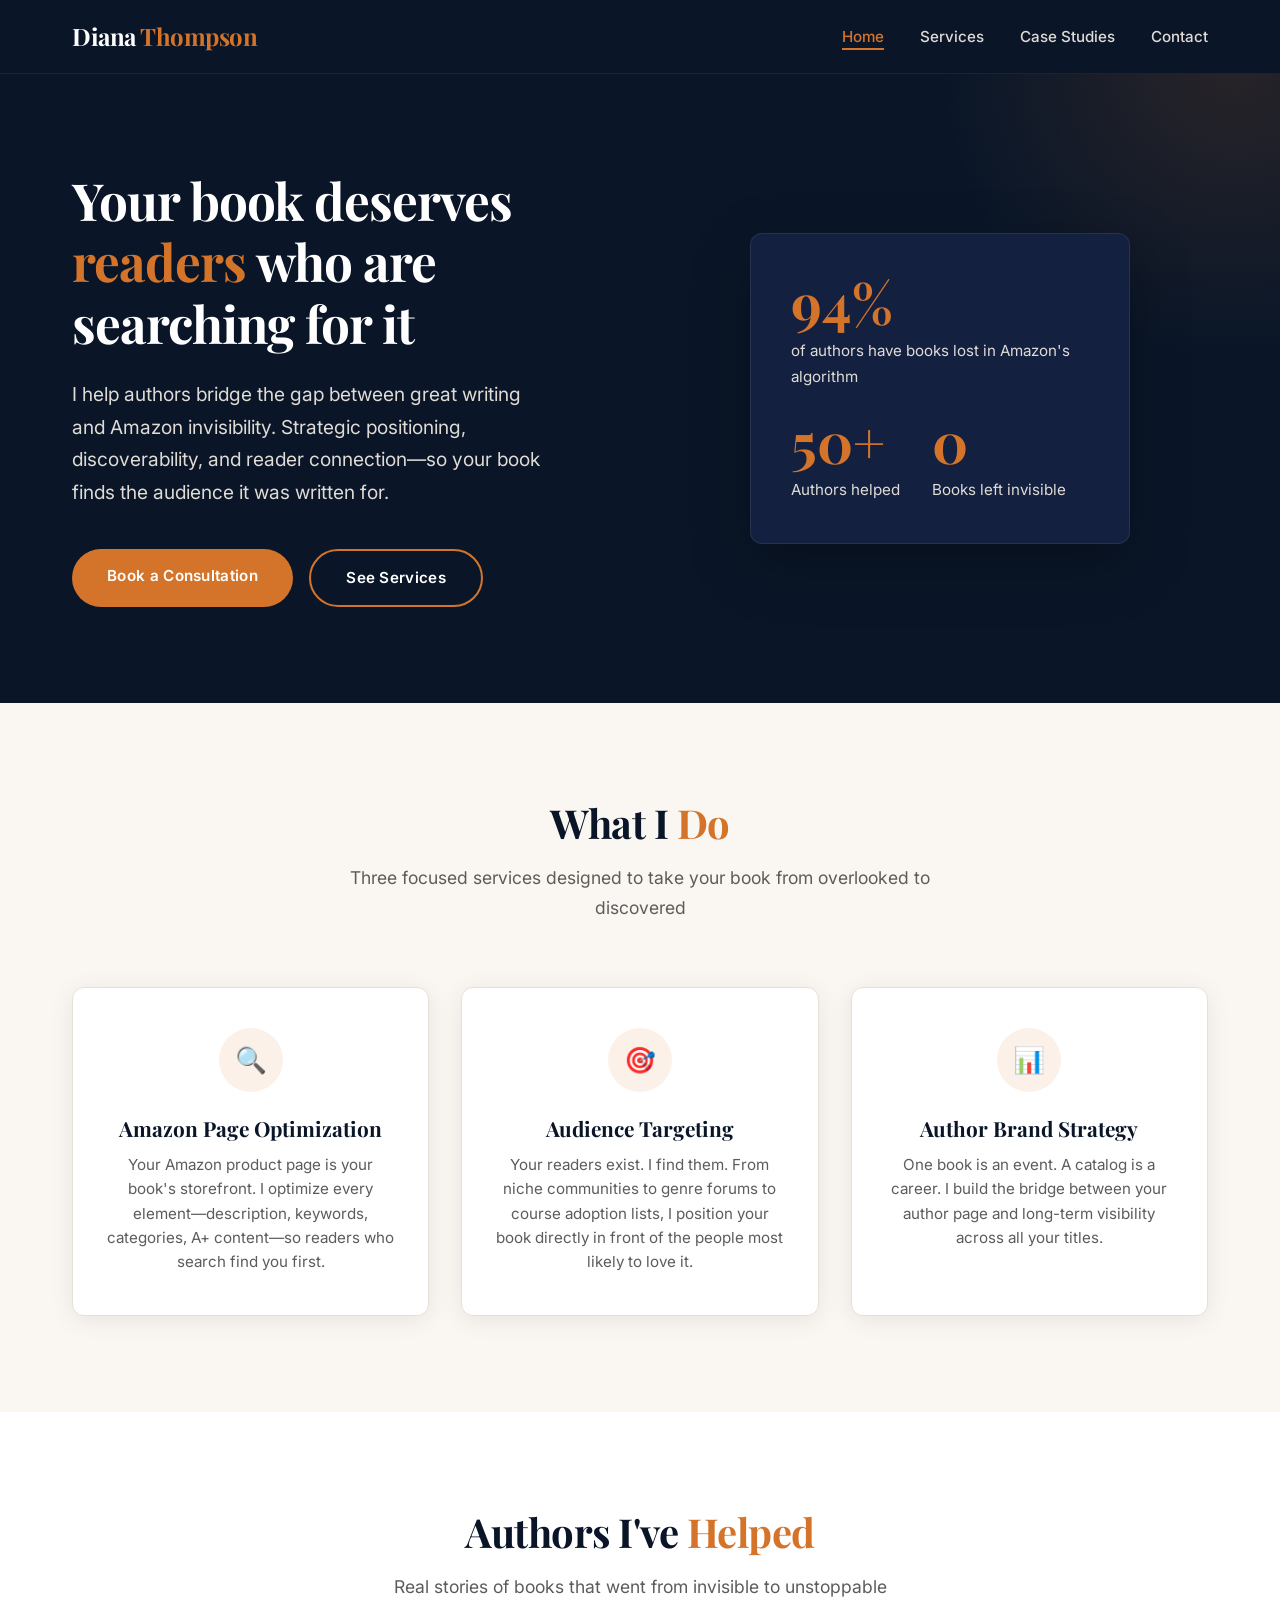
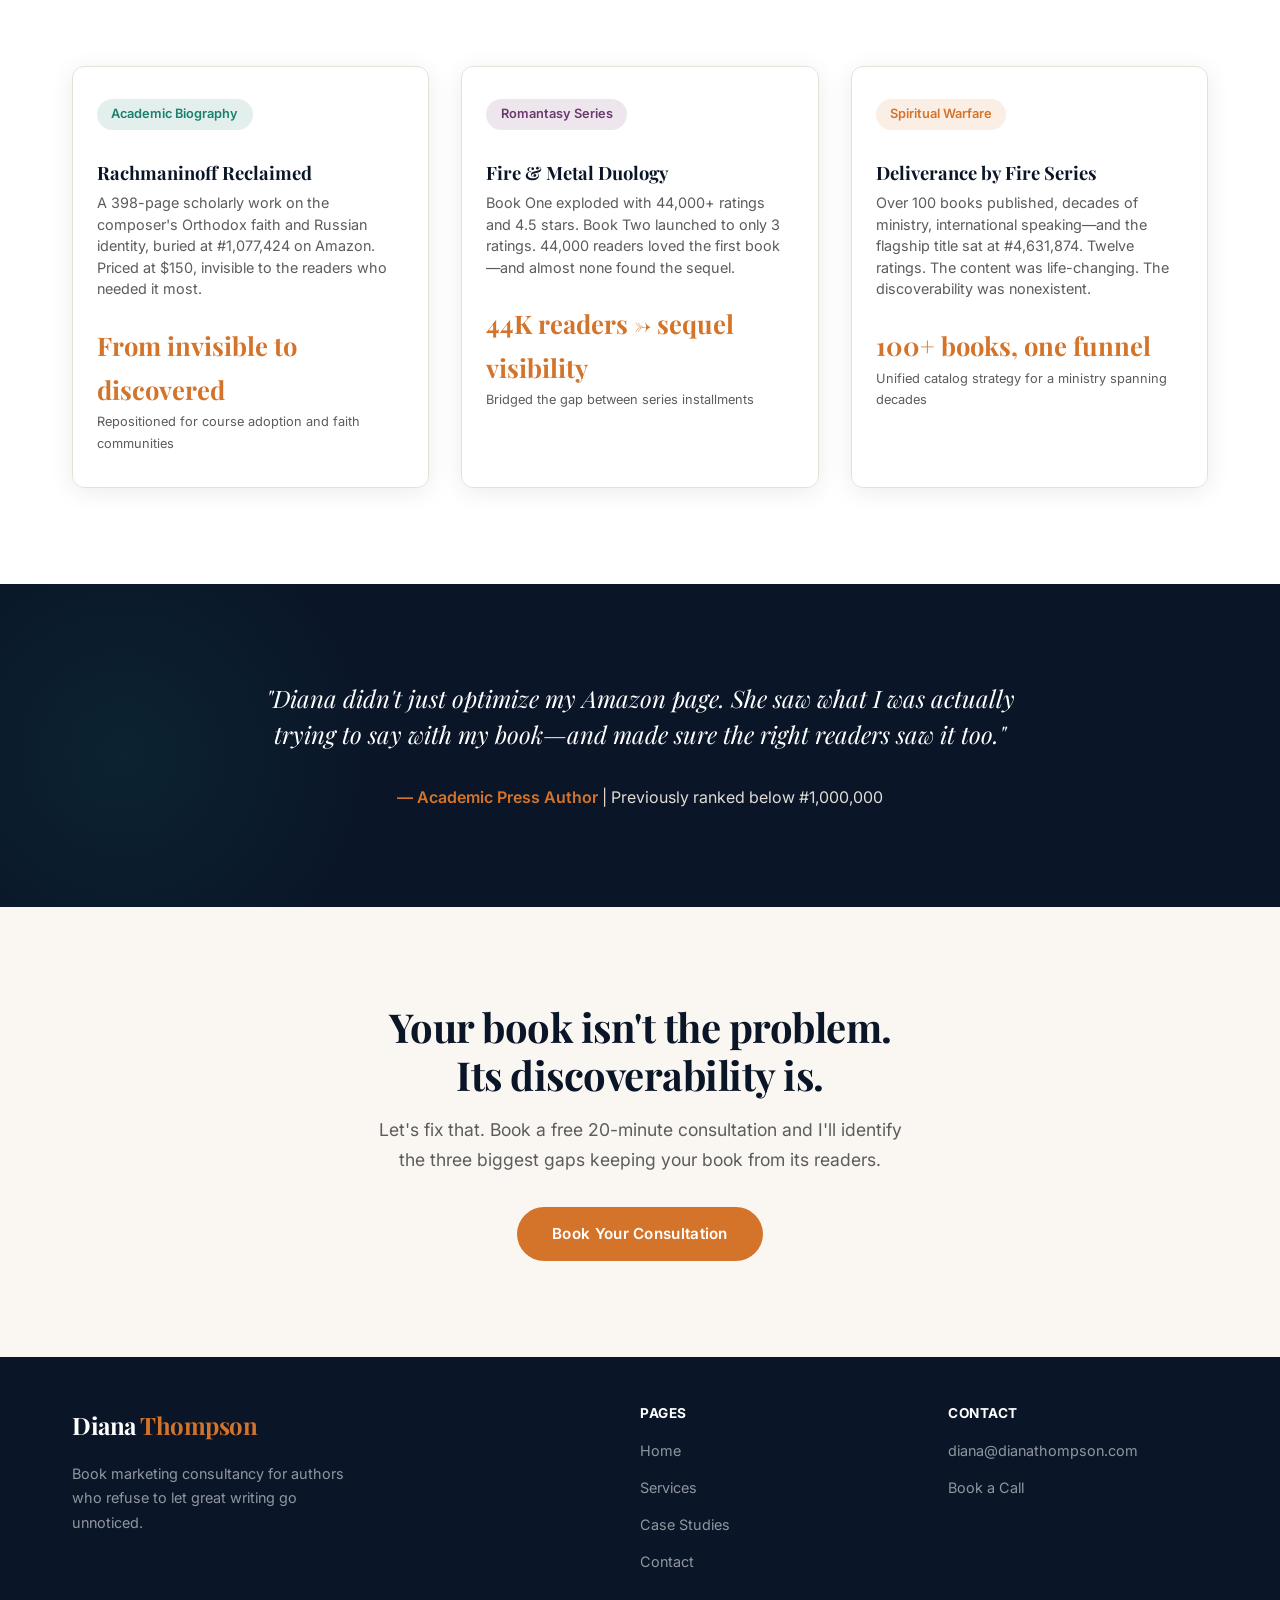
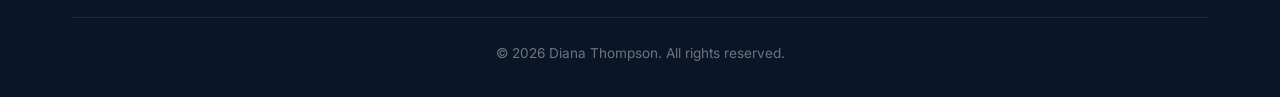
==== index.html @ 2fe16428 "Add files via upload" ====
<!DOCTYPE html>
<html lang="en">
<head>
    <meta charset="UTF-8">
    <meta name="viewport" content="width=device-width, initial-scale=1.0">
    <title>Diana Thompson | Book Marketing Consultancy</title>
    <link rel="preconnect" href="https://fonts.googleapis.com">
    <link rel="preconnect" href="https://fonts.gstatic.com" crossorigin>
    <link href="https://fonts.googleapis.com/css2?family=Inter:wght@400;500;600;700&family=Playfair+Display:ital,wght@0,600;0,700;1,600&display=swap" rel="stylesheet">
    <link rel="stylesheet" href="style.css">
</head>
<body>

<!-- NAVBAR -->
<nav class="navbar">
    <div class="container">
        <a href="index.html" class="logo">Diana <span>Thompson</span></a>
        <ul class="nav-links">
            <li><a href="index.html" class="active">Home</a></li>
            <li><a href="services.html">Services</a></li>
            <li><a href="case-studies.html">Case Studies</a></li>
            <li><a href="contact.html">Contact</a></li>
        </ul>
    </div>
</nav>

<!-- HERO -->
<header class="hero">
    <div class="container">
        <div class="hero-content">
            <h1>Your book deserves <span>readers</span> who are searching for it</h1>
            <p>I help authors bridge the gap between great writing and Amazon invisibility. Strategic positioning, discoverability, and reader connection—so your book finds the audience it was written for.</p>
            <div class="hero-buttons">
                <a href="contact.html" class="btn btn-primary">Book a Consultation</a>
                <a href="services.html" class="btn btn-secondary">See Services</a>
            </div>
        </div>
        <div class="hero-visual">
            <div class="hero-card">
                <div class="stat">94%</div>
                <div class="stat-label">of authors have books lost in Amazon's algorithm</div>
                <div class="stat-row">
                    <div>
                        <div class="stat">50+</div>
                        <div class="stat-label">Authors helped</div>
                    </div>
                    <div>
                        <div class="stat">0</div>
                        <div class="stat-label">Books left invisible</div>
                    </div>
                </div>
            </div>
        </div>
    </div>
</header>

<!-- SERVICES OVERVIEW -->
<section class="services-overview">
    <div class="container">
        <div class="section-header">
            <h2>What I <span>Do</span></h2>
            <p>Three focused services designed to take your book from overlooked to discovered</p>
        </div>
        <div class="services-grid">
            <div class="service-card">
                <div class="service-icon">🔍</div>
                <h3>Amazon Page Optimization</h3>
                <p>Your Amazon product page is your book's storefront. I optimize every element—description, keywords, categories, A+ content—so readers who search find you first.</p>
            </div>
            <div class="service-card">
                <div class="service-icon">🎯</div>
                <h3>Audience Targeting</h3>
                <p>Your readers exist. I find them. From niche communities to genre forums to course adoption lists, I position your book directly in front of the people most likely to love it.</p>
            </div>
            <div class="service-card">
                <div class="service-icon">📊</div>
                <h3>Author Brand Strategy</h3>
                <p>One book is an event. A catalog is a career. I build the bridge between your author page and long-term visibility across all your titles.</p>
            </div>
        </div>
    </div>
</section>

<!-- CASE STUDIES PREVIEW -->
<section class="case-studies-preview">
    <div class="container">
        <div class="section-header">
            <h2>Authors I've <span>Helped</span></h2>
            <p>Real stories of books that went from invisible to unstoppable</p>
        </div>
        <div class="case-cards">
            <!-- Case 1: Academic -->
            <div class="case-card">
                <div class="case-card-header">
                    <span class="genre-tag genre-academic">Academic Biography</span>
                </div>
                <div class="case-card-body">
                    <h3>Rachmaninoff Reclaimed</h3>
                    <p>A 398-page scholarly work on the composer's Orthodox faith and Russian identity, buried at #1,077,424 on Amazon. Priced at $150, invisible to the readers who needed it most.</p>
                </div>
                <div class="case-card-footer">
                    <div class="case-stat">From invisible to discovered</div>
                    <div class="case-stat-label">Repositioned for course adoption and faith communities</div>
                </div>
            </div>
            <!-- Case 2: Romantasy -->
            <div class="case-card">
                <div class="case-card-header">
                    <span class="genre-tag genre-romantasy">Romantasy Series</span>
                </div>
                <div class="case-card-body">
                    <h3>Fire & Metal Duology</h3>
                    <p>Book One exploded with 44,000+ ratings and 4.5 stars. Book Two launched to only 3 ratings. 44,000 readers loved the first book—and almost none found the sequel.</p>
                </div>
                <div class="case-card-footer">
                    <div class="case-stat">44K readers → sequel visibility</div>
                    <div class="case-stat-label">Bridged the gap between series installments</div>
                </div>
            </div>
            <!-- Case 3: Ministry -->
            <div class="case-card">
                <div class="case-card-header">
                    <span class="genre-tag genre-ministry">Spiritual Warfare</span>
                </div>
                <div class="case-card-body">
                    <h3>Deliverance by Fire Series</h3>
                    <p>Over 100 books published, decades of ministry, international speaking—and the flagship title sat at #4,631,874. Twelve ratings. The content was life-changing. The discoverability was nonexistent.</p>
                </div>
                <div class="case-card-footer">
                    <div class="case-stat">100+ books, one funnel</div>
                    <div class="case-stat-label">Unified catalog strategy for a ministry spanning decades</div>
                </div>
            </div>
        </div>
    </div>
</section>

<!-- TESTIMONIAL -->
<section class="testimonial-section">
    <div class="container">
        <div class="testimonial">
            <blockquote>"Diana didn't just optimize my Amazon page. She saw what I was actually trying to say with my book—and made sure the right readers saw it too."</blockquote>
            <cite>— Academic Press Author <span>| Previously ranked below #1,000,000</span></cite>
        </div>
    </div>
</section>

<!-- CTA -->
<section class="cta-section">
    <div class="container">
        <h2>Your book isn't the problem. <br>Its discoverability is.</h2>
        <p>Let's fix that. Book a free 20-minute consultation and I'll identify the three biggest gaps keeping your book from its readers.</p>
        <a href="contact.html" class="btn btn-primary">Book Your Consultation</a>
    </div>
</section>

<!-- FOOTER -->
<footer class="footer">
    <div class="container">
        <div class="footer-grid">
            <div class="footer-brand">
                <a href="index.html" class="logo">Diana <span>Thompson</span></a>
                <p>Book marketing consultancy for authors who refuse to let great writing go unnoticed.</p>
            </div>
            <div class="footer-links">
                <h4>Pages</h4>
                <ul>
                    <li><a href="index.html">Home</a></li>
                    <li><a href="services.html">Services</a></li>
                    <li><a href="case-studies.html">Case Studies</a></li>
                    <li><a href="contact.html">Contact</a></li>
                </ul>
            </div>
            <div class="footer-links">
                <h4>Contact</h4>
                <ul>
                    <li><a href="mailto:diana@dianathompson.com">diana@dianathompson.com</a></li>
                    <li><a href="contact.html">Book a Call</a></li>
                </ul>
            </div>
        </div>
        <div class="footer-bottom">
            <p>&copy; 2026 Diana Thompson. All rights reserved.</p>
        </div>
    </div>
</footer>

</body>
</html>
---- style.css ----
/* ===== RESET & BASE ===== */
*, *::before, *::after {
    margin: 0;
    padding: 0;
    box-sizing: border-box;
}

:root {
    --navy: #0a1628;
    --navy-light: #132040;
    --burnt-orange: #d4742b;
    --burnt-orange-hover: #e6863d;
    --teal: #1a7f6e;
    --teal-hover: #209b86;
    --plum: #6b3a6e;
    --plum-hover: #824a85;
    --cream: #faf7f2;
    --white: #ffffff;
    --text: #1e1e1e;
    --text-light: #5c5c5c;
    --text-on-dark: #e0dcd5;
    --border: #e5e0d8;
    --shadow: 0 4px 24px rgba(0,0,0,0.08);
    --shadow-hover: 0 8px 40px rgba(0,0,0,0.14);
    --font-heading: 'Playfair Display', Georgia, 'Times New Roman', serif;
    --font-body: 'Inter', 'Helvetica Neue', Arial, sans-serif;
    --radius: 12px;
    --transition: 0.25s ease;
}

html {
    scroll-behavior: smooth;
}

body {
    font-family: var(--font-body);
    color: var(--text);
    background: var(--white);
    line-height: 1.7;
    -webkit-font-smoothing: antialiased;
}

h1, h2, h3, h4 {
    font-family: var(--font-heading);
    font-weight: 700;
    line-height: 1.2;
}

a {
    text-decoration: none;
    color: inherit;
}

img {
    max-width: 100%;
    display: block;
}

.container {
    max-width: 1200px;
    margin: 0 auto;
    padding: 0 2rem;
}

/* ===== NAVBAR ===== */
.navbar {
    background: var(--navy);
    padding: 1rem 0;
    position: sticky;
    top: 0;
    z-index: 100;
    border-bottom: 1px solid rgba(255,255,255,0.06);
}

.navbar .container {
    display: flex;
    align-items: center;
    justify-content: space-between;
}

.logo {
    font-family: var(--font-heading);
    font-size: 1.5rem;
    font-weight: 700;
    color: var(--white);
    letter-spacing: -0.5px;
}

.logo span {
    color: var(--burnt-orange);
}

.nav-links {
    list-style: none;
    display: flex;
    gap: 2.25rem;
}

.nav-links a {
    color: var(--text-on-dark);
    font-weight: 500;
    font-size: 0.95rem;
    transition: color var(--transition);
    position: relative;
}

.nav-links a::after {
    content: '';
    position: absolute;
    bottom: -4px;
    left: 0;
    width: 0;
    height: 2px;
    background: var(--burnt-orange);
    transition: width var(--transition);
}

.nav-links a:hover {
    color: var(--white);
}

.nav-links a:hover::after {
    width: 100%;
}

.nav-links a.active {
    color: var(--burnt-orange);
}

.nav-links a.active::after {
    width: 100%;
}

/* ===== BUTTONS ===== */
.btn {
    display: inline-block;
    padding: 0.9rem 2.2rem;
    font-weight: 600;
    font-size: 0.95rem;
    border-radius: 50px;
    cursor: pointer;
    transition: all var(--transition);
    border: none;
    letter-spacing: 0.3px;
}

.btn-primary {
    background: var(--burnt-orange);
    color: var(--white);
}

.btn-primary:hover {
    background: var(--burnt-orange-hover);
    transform: translateY(-2px);
    box-shadow: 0 6px 28px rgba(212, 116, 43, 0.35);
}

.btn-secondary {
    background: transparent;
    color: var(--white);
    border: 2px solid var(--burnt-orange);
}

.btn-secondary:hover {
    background: var(--burnt-orange);
    transform: translateY(-2px);
}

.btn-teal {
    background: var(--teal);
    color: var(--white);
}

.btn-teal:hover {
    background: var(--teal-hover);
    transform: translateY(-2px);
    box-shadow: 0 6px 28px rgba(26, 127, 110, 0.35);
}

.btn-plum {
    background: var(--plum);
    color: var(--white);
}

.btn-plum:hover {
    background: var(--plum-hover);
    transform: translateY(-2px);
    box-shadow: 0 6px 28px rgba(107, 58, 110, 0.35);
}

/* ===== HERO ===== */
.hero {
    background: var(--navy);
    padding: 6rem 0;
    position: relative;
    overflow: hidden;
}

.hero::before {
    content: '';
    position: absolute;
    top: -50%;
    right: -20%;
    width: 600px;
    height: 600px;
    background: radial-gradient(circle, rgba(212,116,43,0.15) 0%, transparent 70%);
    border-radius: 50%;
}

.hero .container {
    display: grid;
    grid-template-columns: 1fr 1fr;
    gap: 4rem;
    align-items: center;
    position: relative;
    z-index: 1;
}

.hero-content h1 {
    font-size: 3.2rem;
    color: var(--white);
    margin-bottom: 1.5rem;
    letter-spacing: -1px;
}

.hero-content h1 span {
    color: var(--burnt-orange);
}

.hero-content p {
    font-size: 1.2rem;
    color: var(--text-on-dark);
    margin-bottom: 2.5rem;
    max-width: 480px;
}

.hero-buttons {
    display: flex;
    gap: 1rem;
    flex-wrap: wrap;
}

.hero-visual {
    display: flex;
    justify-content: center;
    align-items: center;
}

.hero-card {
    background: var(--navy-light);
    border: 1px solid rgba(255,255,255,0.08);
    border-radius: var(--radius);
    padding: 2.5rem;
    max-width: 380px;
    box-shadow: 0 20px 60px rgba(0,0,0,0.3);
}

.hero-card .stat {
    font-family: var(--font-heading);
    font-size: 3.5rem;
    color: var(--burnt-orange);
    font-weight: 700;
    line-height: 1;
}

.hero-card .stat-label {
    color: var(--text-on-dark);
    font-size: 0.95rem;
    margin-top: 0.5rem;
}

.hero-card .stat-row {
    display: flex;
    gap: 2rem;
    margin-top: 1.5rem;
}

/* ===== SECTION HEADERS ===== */
.section-header {
    text-align: center;
    margin-bottom: 4rem;
}

.section-header h2 {
    font-size: 2.5rem;
    color: var(--navy);
    margin-bottom: 1rem;
    letter-spacing: -0.5px;
}

.section-header h2 span {
    color: var(--burnt-orange);
}

.section-header p {
    color: var(--text-light);
    font-size: 1.1rem;
    max-width: 600px;
    margin: 0 auto;
}

.section-header.light h2 {
    color: var(--white);
}

.section-header.light p {
    color: var(--text-on-dark);
}

/* ===== SERVICES OVERVIEW (Home Page) ===== */
.services-overview {
    padding: 6rem 0;
    background: var(--cream);
}

.services-grid {
    display: grid;
    grid-template-columns: repeat(3, 1fr);
    gap: 2rem;
}

.service-card {
    background: var(--white);
    border-radius: var(--radius);
    padding: 2.5rem 2rem;
    box-shadow: var(--shadow);
    transition: all var(--transition);
    border: 1px solid var(--border);
    text-align: center;
}

.service-card:hover {
    transform: translateY(-6px);
    box-shadow: var(--shadow-hover);
    border-color: var(--burnt-orange);
}

.service-icon {
    width: 64px;
    height: 64px;
    background: rgba(212,116,43,0.1);
    border-radius: 50%;
    display: flex;
    align-items: center;
    justify-content: center;
    margin: 0 auto 1.5rem;
    font-size: 1.6rem;
}

.service-card h3 {
    font-size: 1.3rem;
    color: var(--navy);
    margin-bottom: 0.75rem;
}

.service-card p {
    color: var(--text-light);
    font-size: 0.95rem;
    line-height: 1.6;
}

/* ===== CASE STUDIES PREVIEW (Home) ===== */
.case-studies-preview {
    padding: 6rem 0;
    background: var(--white);
}

.case-cards {
    display: grid;
    grid-template-columns: repeat(3, 1fr);
    gap: 2rem;
}

.case-card {
    border-radius: var(--radius);
    overflow: hidden;
    box-shadow: var(--shadow);
    transition: all var(--transition);
    border: 1px solid var(--border);
}

.case-card:hover {
    transform: translateY(-6px);
    box-shadow: var(--shadow-hover);
}

.case-card-header {
    padding: 2rem 1.5rem 0;
}

.case-card-header .genre-tag {
    display: inline-block;
    padding: 0.3rem 0.9rem;
    border-radius: 50px;
    font-size: 0.8rem;
    font-weight: 600;
    margin-bottom: 1rem;
}

.genre-academic {
    background: rgba(26,127,110,0.12);
    color: var(--teal);
}

.genre-romantasy {
    background: rgba(107,58,110,0.12);
    color: var(--plum);
}

.genre-ministry {
    background: rgba(212,116,43,0.12);
    color: var(--burnt-orange);
}

.case-card-body {
    padding: 1rem 1.5rem 1.5rem;
}

.case-card-body h3 {
    font-size: 1.15rem;
    color: var(--navy);
    margin-bottom: 0.5rem;
}

.case-card-body p {
    color: var(--text-light);
    font-size: 0.9rem;
    line-height: 1.5;
}

.case-card-footer {
    padding: 0 1.5rem 2rem;
}

.case-stat {
    font-family: var(--font-heading);
    font-size: 1.6rem;
    font-weight: 700;
    color: var(--burnt-orange);
}

.case-stat-label {
    font-size: 0.8rem;
    color: var(--text-light);
}

/* ===== TESTIMONIAL ===== */
.testimonial-section {
    padding: 6rem 0;
    background: var(--navy);
    position: relative;
    overflow: hidden;
}

.testimonial-section::before {
    content: '';
    position: absolute;
    bottom: -30%;
    left: -10%;
    width: 500px;
    height: 500px;
    background: radial-gradient(circle, rgba(26,127,110,0.12) 0%, transparent 70%);
    border-radius: 50%;
}

.testimonial {
    position: relative;
    z-index: 1;
    max-width: 750px;
    margin: 0 auto;
    text-align: center;
}

.testimonial blockquote {
    font-family: var(--font-heading);
    font-size: 1.5rem;
    color: var(--white);
    font-style: italic;
    line-height: 1.5;
    margin-bottom: 2rem;
}

.testimonial cite {
    color: var(--burnt-orange);
    font-style: normal;
    font-weight: 600;
    font-family: var(--font-body);
    font-size: 1rem;
}

.testimonial cite span {
    color: var(--text-on-dark);
    font-weight: 400;
}

/* ===== CTA SECTION ===== */
.cta-section {
    padding: 6rem 0;
    background: var(--cream);
    text-align: center;
}

.cta-section h2 {
    font-size: 2.5rem;
    color: var(--navy);
    margin-bottom: 1rem;
    letter-spacing: -0.5px;
}

.cta-section p {
    color: var(--text-light);
    font-size: 1.1rem;
    margin-bottom: 2rem;
    max-width: 550px;
    margin-left: auto;
    margin-right: auto;
}

/* ===== FOOTER ===== */
.footer {
    background: var(--navy);
    color: var(--text-on-dark);
    padding: 3rem 0 2rem;
}

.footer-grid {
    display: grid;
    grid-template-columns: 2fr 1fr 1fr;
    gap: 3rem;
    margin-bottom: 2rem;
}

.footer-brand .logo {
    margin-bottom: 1rem;
    display: inline-block;
}

.footer-brand p {
    font-size: 0.9rem;
    color: rgba(255,255,255,0.55);
    max-width: 280px;
}

.footer-links h4 {
    color: var(--white);
    font-size: 1rem;
    margin-bottom: 1rem;
    font-family: var(--font-body);
    letter-spacing: 0.5px;
    text-transform: uppercase;
    font-size: 0.85rem;
}

.footer-links ul {
    list-style: none;
}

.footer-links ul li {
    margin-bottom: 0.6rem;
}

.footer-links ul li a {
    color: rgba(255,255,255,0.55);
    font-size: 0.9rem;
    transition: color var(--transition);
}

.footer-links ul li a:hover {
    color: var(--burnt-orange);
}

.footer-bottom {
    border-top: 1px solid rgba(255,255,255,0.08);
    padding-top: 1.5rem;
    text-align: center;
    font-size: 0.85rem;
    color: rgba(255,255,255,0.4);
}

/* ===== SERVICES PAGE ===== */
.services-hero {
    background: var(--navy);
    padding: 5rem 0;
    text-align: center;
    position: relative;
    overflow: hidden;
}

.services-hero::before {
    content: '';
    position: absolute;
    top: -30%;
    right: -15%;
    width: 500px;
    height: 500px;
    background: radial-gradient(circle, rgba(212,116,43,0.12) 0%, transparent 70%);
    border-radius: 50%;
}

.services-hero h1 {
    font-size: 3rem;
    color: var(--white);
    margin-bottom: 1rem;
    position: relative;
    z-index: 1;
}

.services-hero h1 span {
    color: var(--burnt-orange);
}

.services-hero p {
    color: var(--text-on-dark);
    font-size: 1.15rem;
    max-width: 550px;
    margin: 0 auto;
    position: relative;
    z-index: 1;
}

.services-detail {
    padding: 6rem 0;
    background: var(--white);
}

.service-package {
    display: grid;
    grid-template-columns: 1fr 1fr;
    gap: 4rem;
    align-items: center;
    margin-bottom: 5rem;
    padding-bottom: 5rem;
    border-bottom: 1px solid var(--border);
}

.service-package:last-child {
    margin-bottom: 0;
    padding-bottom: 0;
    border-bottom: none;
}

.service-package.reverse {
    direction: rtl;
}

.service-package.reverse .service-package-content {
    direction: ltr;
}

.service-package-content h2 {
    font-size: 2rem;
    color: var(--navy);
    margin-bottom: 1rem;
}

.service-package-content .price {
    font-family: var(--font-heading);
    font-size: 2.2rem;
    color: var(--burnt-orange);
    font-weight: 700;
    margin-bottom: 1.5rem;
}

.service-package-content .price span {
    font-size: 1rem;
    color: var(--text-light);
    font-weight: 400;
}

.service-package-content p {
    color: var(--text-light);
    margin-bottom: 1.5rem;
    font-size: 1rem;
}

.service-features {
    list-style: none;
    margin-bottom: 2rem;
}

.service-features li {
    padding: 0.5rem 0;
    padding-left: 1.75rem;
    position: relative;
    color: var(--text);
    font-size: 0.95rem;
}

.service-features li::before {
    content: '✓';
    position: absolute;
    left: 0;
    color: var(--teal);
    font-weight: 700;
}

.service-package-visual {
    background: var(--cream);
    border-radius: var(--radius);
    padding: 3rem;
    text-align: center;
    border: 1px solid var(--border);
}

.service-package-visual .big-icon {
    font-size: 5rem;
    margin-bottom: 1rem;
}

.service-package-visual p {
    color: var(--text-light);
    font-size: 0.9rem;
}

.pricing-note {
    text-align: center;
    margin-top: 4rem;
    padding: 2rem;
    background: var(--cream);
    border-radius: var(--radius);
    color: var(--text-light);
    font-size: 0.95rem;
}

.pricing-note a {
    color: var(--burnt-orange);
    font-weight: 600;
}

/* ===== CASE STUDIES PAGE ===== */
.case-studies-hero {
    background: var(--navy);
    padding: 5rem 0;
    text-align: center;
    position: relative;
    overflow: hidden;
}

.case-studies-hero::before {
    content: '';
    position: absolute;
    top: -20%;
    left: -10%;
    width: 450px;
    height: 450px;
    background: radial-gradient(circle, rgba(26,127,110,0.12) 0%, transparent 70%);
    border-radius: 50%;
}

.case-studies-hero h1 {
    font-size: 3rem;
    color: var(--white);
    margin-bottom: 1rem;
    position: relative;
    z-index: 1;
}

.case-studies-hero h1 span {
    color: var(--burnt-orange);
}

.case-studies-hero p {
    color: var(--text-on-dark);
    font-size: 1.15rem;
    max-width: 550px;
    margin: 0 auto;
    position: relative;
    z-index: 1;
}

.case-studies-list {
    padding: 6rem 0;
    background: var(--white);
}

.case-study-full {
    display: grid;
    grid-template-columns: 1fr 1.5fr;
    gap: 4rem;
    align-items: start;
    margin-bottom: 5rem;
    padding-bottom: 5rem;
    border-bottom: 1px solid var(--border);
}

.case-study-full:last-child {
    margin-bottom: 0;
    padding-bottom: 0;
    border-bottom: none;
}

.case-study-visual {
    background: var(--cream);
    border-radius: var(--radius);
    padding: 3rem 2rem;
    text-align: center;
    border: 1px solid var(--border);
}

.case-study-visual .genre-tag {
    display: inline-block;
    padding: 0.4rem 1rem;
    border-radius: 50px;
    font-size: 0.85rem;
    font-weight: 600;
    margin-bottom: 1.5rem;
}

.case-metric {
    font-family: var(--font-heading);
    font-size: 3rem;
    color: var(--burnt-orange);
    font-weight: 700;
    line-height: 1;
}

.case-metric-label {
    color: var(--text-light);
    font-size: 0.9rem;
    margin-top: 0.25rem;
}

.case-metric-row {
    display: flex;
    gap: 2rem;
    justify-content: center;
    margin-top: 1.5rem;
}

.case-study-content h2 {
    font-size: 1.8rem;
    color: var(--navy);
    margin-bottom: 0.5rem;
}

.case-study-content .author-name {
    color: var(--text-light);
    font-size: 0.95rem;
    margin-bottom: 1.5rem;
}

.case-study-content .challenge-box {
    background: rgba(212,116,43,0.06);
    border-left: 4px solid var(--burnt-orange);
    padding: 1.25rem 1.5rem;
    border-radius: 0 var(--radius) var(--radius) 0;
    margin-bottom: 1.5rem;
}

.challenge-box h4 {
    font-family: var(--font-body);
    font-size: 0.85rem;
    text-transform: uppercase;
    letter-spacing: 1px;
    color: var(--burnt-orange);
    margin-bottom: 0.5rem;
}

.challenge-box p {
    color: var(--text);
    font-size: 0.95rem;
}

.case-study-content h4 {
    font-family: var(--font-body);
    font-size: 0.85rem;
    text-transform: uppercase;
    letter-spacing: 1px;
    color: var(--teal);
    margin-bottom: 0.75rem;
    margin-top: 1.25rem;
}

.case-study-content p {
    color: var(--text-light);
    font-size: 0.95rem;
    line-height: 1.7;
    margin-bottom: 0.75rem;
}

/* ===== CONTACT PAGE ===== */
.contact-hero {
    background: var(--navy);
    padding: 5rem 0;
    text-align: center;
    position: relative;
    overflow: hidden;
}

.contact-hero::before {
    content: '';
    position: absolute;
    bottom: -30%;
    right: -15%;
    width: 500px;
    height: 500px;
    background: radial-gradient(circle, rgba(107,58,110,0.12) 0%, transparent 70%);
    border-radius: 50%;
}

.contact-hero h1 {
    font-size: 3rem;
    color: var(--white);
    margin-bottom: 1rem;
    position: relative;
    z-index: 1;
}

.contact-hero h1 span {
    color: var(--burnt-orange);
}

.contact-hero p {
    color: var(--text-on-dark);
    font-size: 1.15rem;
    max-width: 550px;
    margin: 0 auto;
    position: relative;
    z-index: 1;
}

.contact-main {
    padding: 6rem 0;
    background: var(--white);
}

.contact-grid {
    display: grid;
    grid-template-columns: 1fr 1fr;
    gap: 4rem;
}

.contact-form-section h2 {
    font-size: 2rem;
    color: var(--navy);
    margin-bottom: 0.75rem;
}

.contact-form-section > p {
    color: var(--text-light);
    margin-bottom: 2rem;
}

.contact-form .form-group {
    margin-bottom: 1.5rem;
}

.contact-form label {
    display: block;
    font-weight: 600;
    font-size: 0.9rem;
    color: var(--navy);
    margin-bottom: 0.4rem;
}

.contact-form input,
.contact-form select,
.contact-form textarea {
    width: 100%;
    padding: 0.85rem 1rem;
    border: 1px solid var(--border);
    border-radius: 8px;
    font-family: var(--font-body);
    font-size: 0.95rem;
    transition: border-color var(--transition);
    background: var(--white);
}

.contact-form input:focus,
.contact-form select:focus,
.contact-form textarea:focus {
    outline: none;
    border-color: var(--burnt-orange);
    box-shadow: 0 0 0 3px rgba(212,116,43,0.08);
}

.contact-form textarea {
    resize: vertical;
    min-height: 140px;
}

.contact-info-section h2 {
    font-size: 2rem;
    color: var(--navy);
    margin-bottom: 0.75rem;
}

.contact-info-section > p {
    color: var(--text-light);
    margin-bottom: 2rem;
}

.contact-info-card {
    background: var(--cream);
    border-radius: var(--radius);
    padding: 2rem;
    border: 1px solid var(--border);
    margin-bottom: 1.5rem;
}

.contact-info-card h3 {
    font-size: 1.1rem;
    color: var(--navy);
    margin-bottom: 0.5rem;
}

.contact-info-card p {
    color: var(--text-light);
    font-size: 0.95rem;
}

.contact-methods {
    list-style: none;
}

.contact-methods li {
    padding: 1rem 0;
    border-bottom: 1px solid var(--border);
    display: flex;
    align-items: center;
    gap: 1rem;
}

.contact-methods li:last-child {
    border-bottom: none;
}

.contact-method-icon {
    width: 44px;
    height: 44px;
    background: rgba(212,116,43,0.1);
    border-radius: 50%;
    display: flex;
    align-items: center;
    justify-content: center;
    font-size: 1.1rem;
    flex-shrink: 0;
}

.contact-method-text strong {
    display: block;
    color: var(--navy);
    font-size: 0.95rem;
}

.contact-method-text span {
    color: var(--text-light);
    font-size: 0.9rem;
}

/* ===== RESPONSIVE ===== */
@media (max-width: 1024px) {
    .hero .container {
        grid-template-columns: 1fr;
        text-align: center;
    }

    .hero-content p {
        max-width: 100%;
    }

    .hero-buttons {
        justify-content: center;
    }

    .hero-visual {
        display: none;
    }

    .services-grid,
    .case-cards {
        grid-template-columns: 1fr;
        max-width: 450px;
        margin: 0 auto;
    }

    .service-package {
        grid-template-columns: 1fr;
        gap: 2rem;
    }

    .service-package.reverse {
        direction: ltr;
    }

    .case-study-full {
        grid-template-columns: 1fr;
    }

    .contact-grid {
        grid-template-columns: 1fr;
    }

    .footer-grid {
        grid-template-columns: 1fr;
        gap: 2rem;
    }
}

@media (max-width: 768px) {
    .nav-links {
        gap: 1.25rem;
    }

    .nav-links a {
        font-size: 0.85rem;
    }

    .hero {
        padding: 4rem 0;
    }

    .hero-content h1 {
        font-size: 2.2rem;
    }

    .section-header h2,
    .cta-section h2 {
        font-size: 2rem;
    }

    .case-metric-row {
        flex-direction: column;
        gap: 1rem;
    }

    .hero-card .stat-row {
        flex-direction: column;
        gap: 1rem;
    }
}

/* ===== ANIMATIONS ===== */
@keyframes fadeInUp {
    from {
        opacity: 0;
        transform: translateY(24px);
    }
    to {
        opacity: 1;
        transform: translateY(0);
    }
}

.hero-content,
.service-card,
.case-card,
.testimonial,
.cta-section {
    animation: fadeInUp 0.7s ease forwards;
}

.service-card:nth-child(2) { animation-delay: 0.1s; }
.service-card:nth-child(3) { animation-delay: 0.2s; }
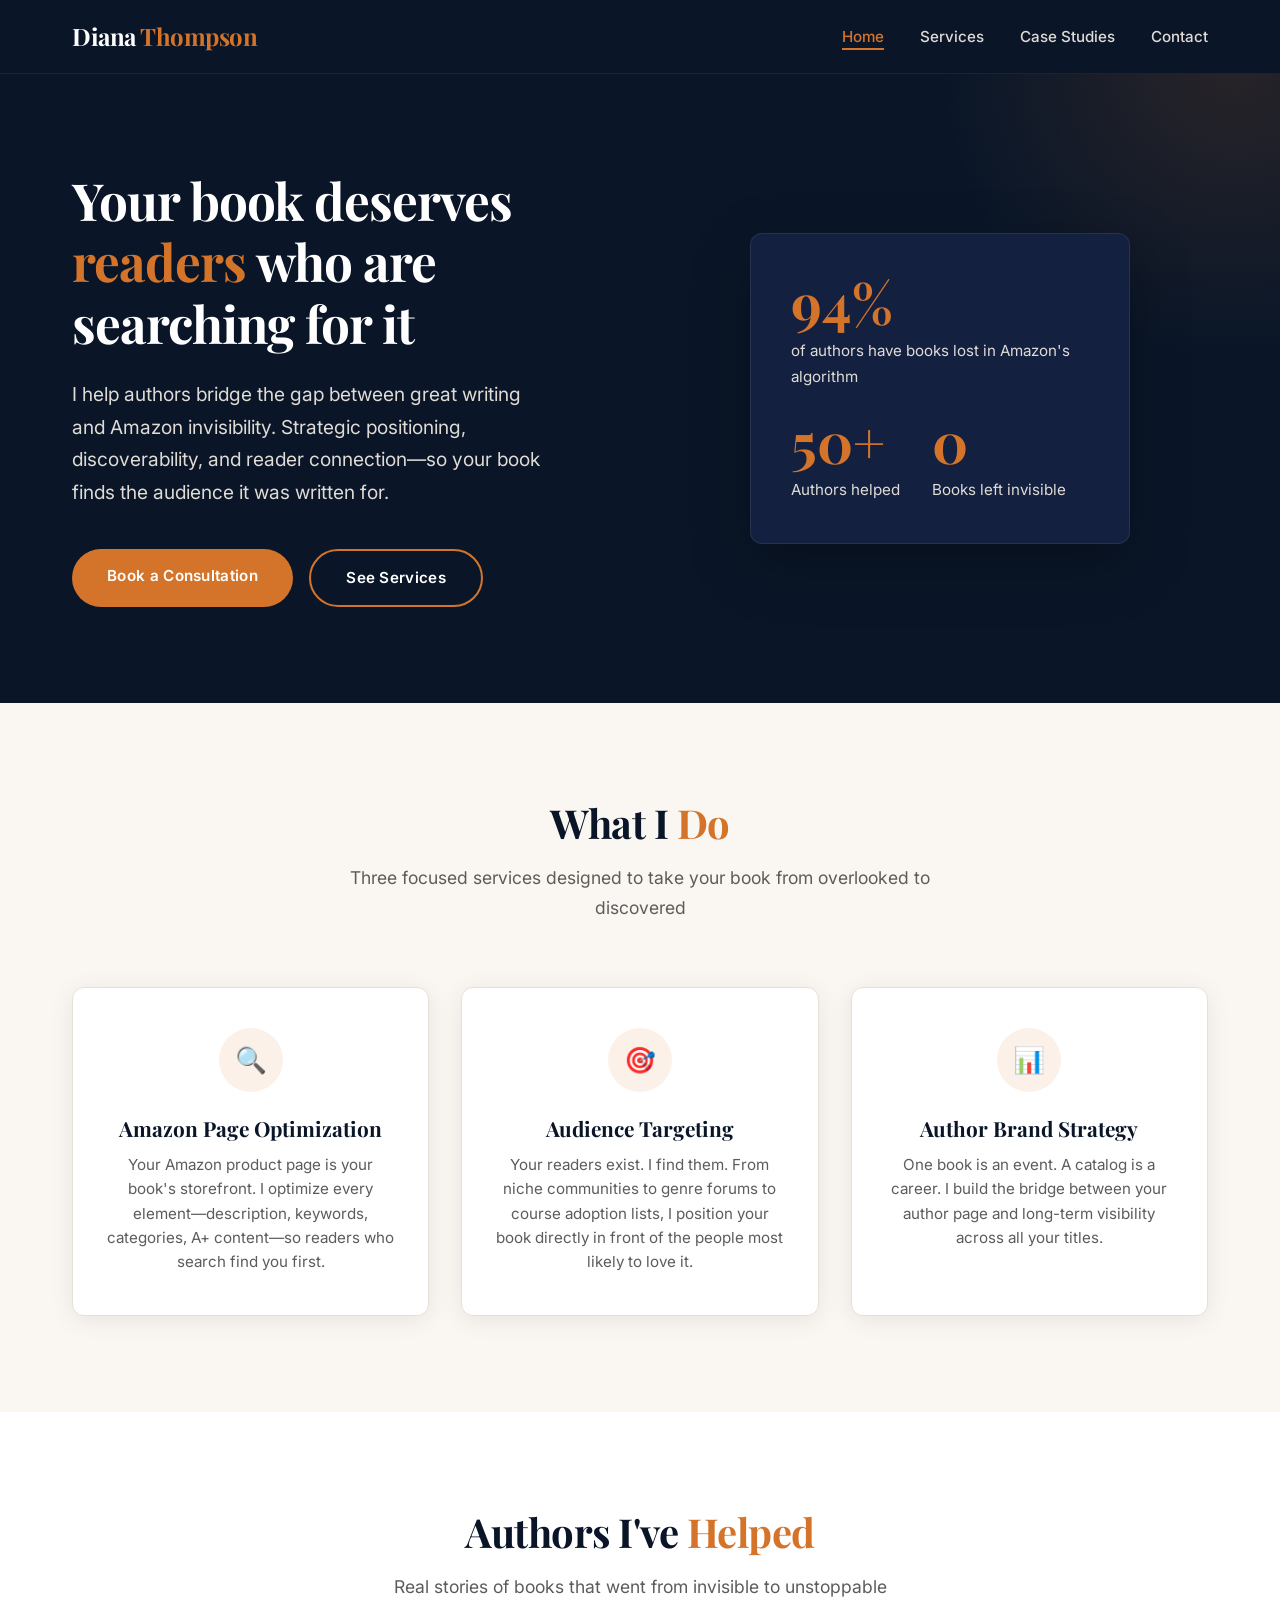
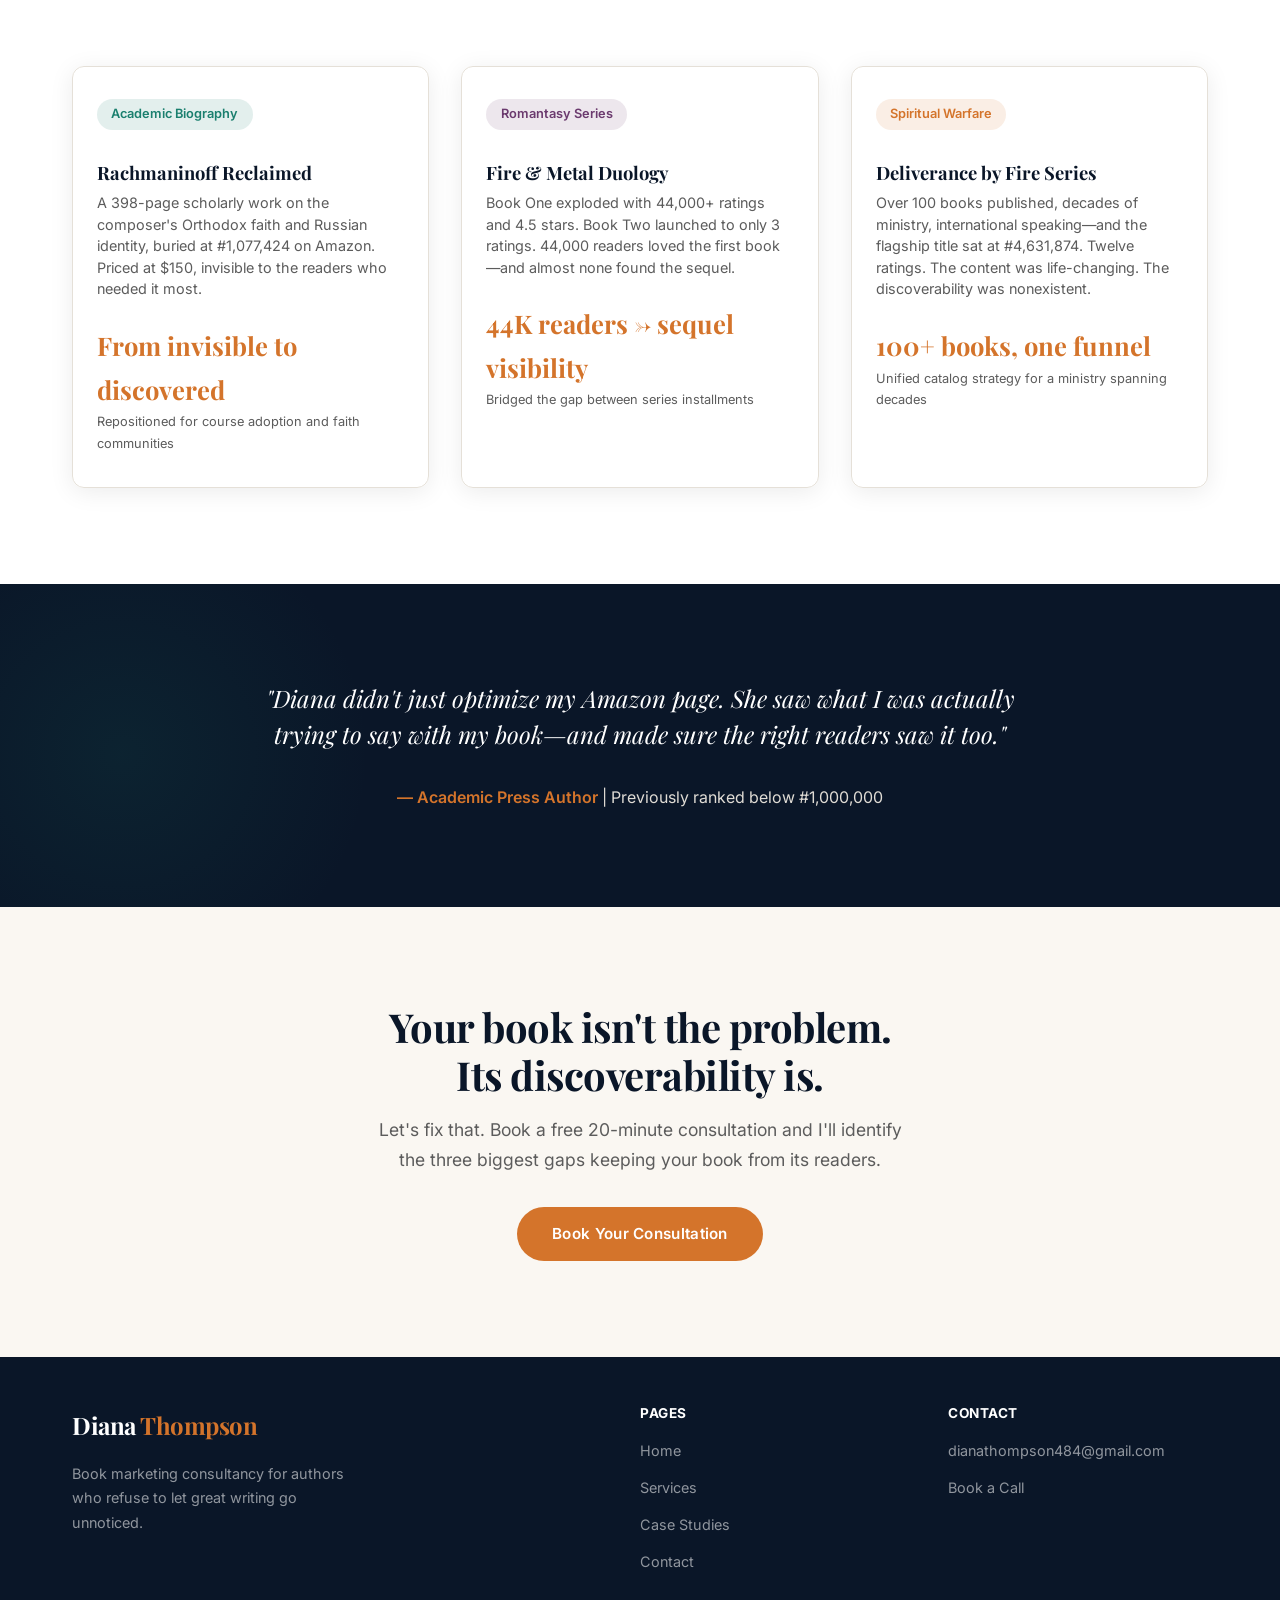
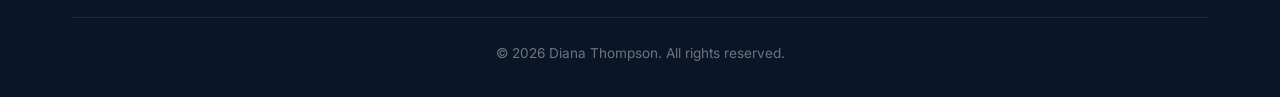
==== commit 4e0d01d6: "Update index.html" ====
--- a/index.html
+++ b/index.html
@@ -174,7 +174,7 @@
             <div class="footer-links">
                 <h4>Contact</h4>
                 <ul>
-                    <li><a href="mailto:diana@dianathompson.com">diana@dianathompson.com</a></li>
+                    <li><a href="mailto:dianathompson484@gmail.com">dianathompson484@gmail.com</a></li>
                     <li><a href="contact.html">Book a Call</a></li>
                 </ul>
             </div>
@@ -186,4 +186,4 @@
 </footer>
 
 </body>
-</html>+</html>
